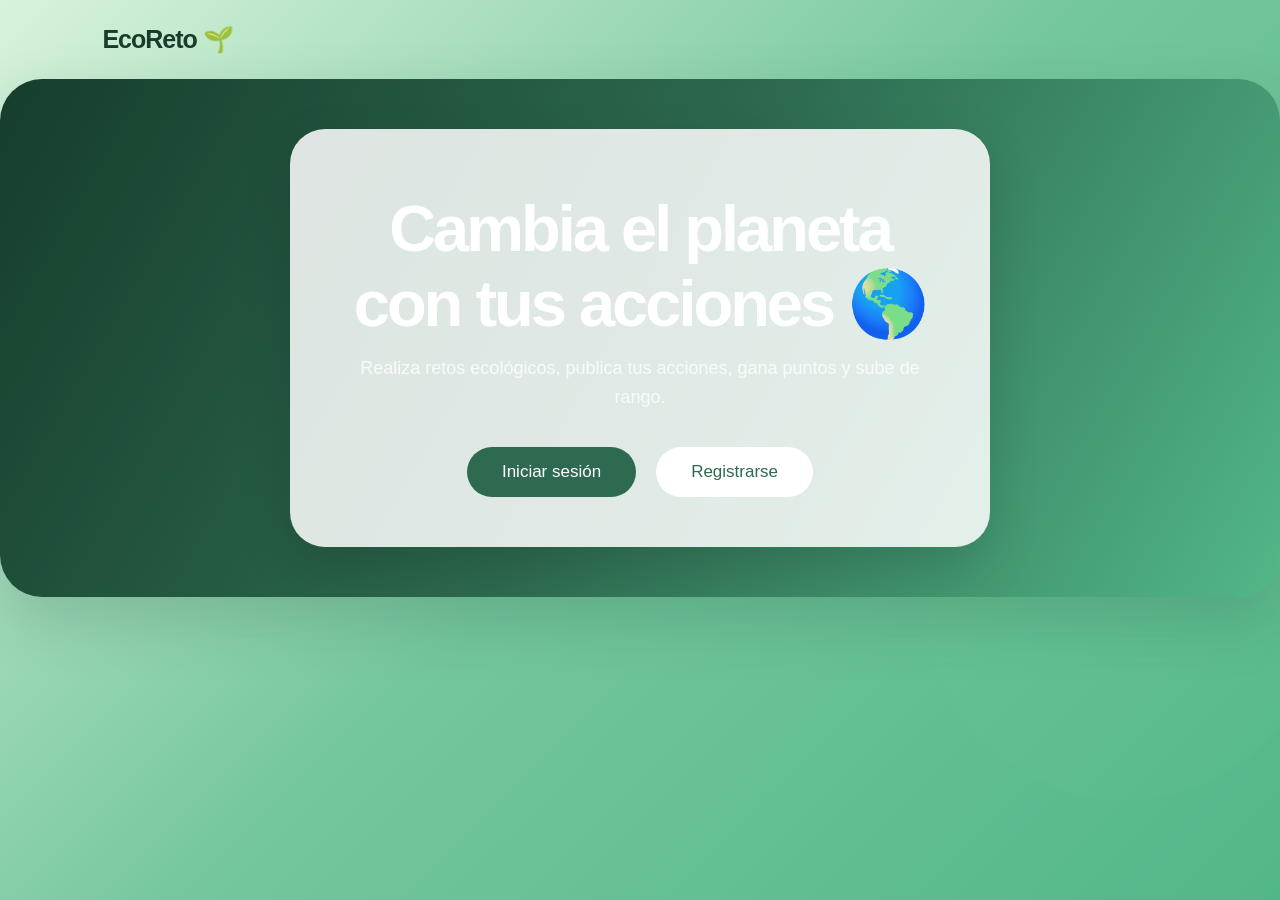
==== index.htm @ 01b0112a "Initial commit" ====
<!DOCTYPE html>
<html lang="es">

<head>

    <meta charset="UTF-8">
    <meta name="viewport" content="width=device-width, initial-scale=1.0">

    <title>EcoReto</title>

    <link rel="stylesheet" href="css/style.css">

</head>

<body class="inicio">

<header class="portada-menu">


    <div class="logo">
        EcoReto 🌱
    </div>


</header>

<main class="hero">

    <div class="hero-card">

        <h1>
            Cambia el planeta con tus acciones 🌎
        </h1>

        <p>
            Realiza retos ecológicos, publica tus acciones,
            gana puntos y sube de rango.
        </p>

        <div class="botones">

            <a href="pages/login.html">

                <button>
                    Iniciar sesión
                </button>

            </a>

            <a href="pages/registro.html">

                <button class="secundario">

                    Registrarse

                </button>

            </a>

        </div>

    </div>

</main>

</body>

</html>
---- css/style.css ----
* {

    margin:0;

    padding:0;

    box-sizing:border-box;

    font-family:"Segoe UI", sans-serif;

}



body {

    min-height:100vh;

    color:#1b4332;

}



a {

    text-decoration:none;

}



button {

    border:none;

    cursor:pointer;

    padding:15px 35px;

    border-radius:30px;

    background:#2d6a4f;

    color:white;

    font-size:17px;

    transition:.3s;

}



button:hover {

    transform:translateY(-3px);

    background:#40916c;

}





.inicio {


    background:

    linear-gradient(

        135deg,

        #d8f3dc,

        #74c69d,

        #52b788

    );


}



.portada-menu {


    padding:25px 8%;


}



.logo {


    font-size:32px;

    font-weight:800;


}



.hero {


    min-height:calc(100vh - 90px);

    display:flex;

    justify-content:center;

    align-items:center;


}



.hero-card {


    width:700px;

    padding:50px;


    background:rgba(255,255,255,.85);


    border-radius:35px;


    text-align:center;


    box-shadow:

    0 20px 50px rgba(0,0,0,.15);


}



.hero-card h1 {


    font-size:50px;

    margin-bottom:20px;


}



.hero-card p {


    font-size:20px;

    margin-bottom:35px;


}



.botones {


    display:flex;

    justify-content:center;

    gap:20px;


}



.secundario {


    background:white;

    color:#2d6a4f;


}





.login {


    background:

    linear-gradient(

        135deg,

        #caf0f8,

        #48cae4

    );


}



.registro {


    background:

    linear-gradient(

        135deg,

        #d8f3dc,

        #52b788

    );


}



.contenedor-formulario {


    min-height:100vh;


    display:flex;

    justify-content:center;

    align-items:center;


}



.tarjeta-login,

.tarjeta-registro {


    width:400px;


    padding:40px;


    background:white;


    border-radius:30px;


    text-align:center;


    box-shadow:

    0 15px 40px rgba(0,0,0,.15);


}



.tarjeta-login input,

.tarjeta-registro input {


    width:100%;


    padding:15px;


    margin:10px 0;


    border-radius:15px;


    border:1px solid #ccc;


}




/* =========================
   APLICACIÓN PRINCIPAL
========================= */


.app {


    background:

    linear-gradient(

        135deg,

        #b7e4c7,

        #95d5b2

    );


}



.menu {


    display:flex;


    justify-content:space-between;


    align-items:center;


    padding:20px 5%;


    background:white;


    box-shadow:

    0 5px 20px rgba(0,0,0,.1);


}



.menu nav {


    display:flex;

    gap:15px;


}



.menu button {


    padding:10px 18px;

    font-size:14px;


}



#contenido {


    min-height:80vh;


    display:flex;


    flex-direction:column;


    justify-content:center;


    align-items:center;


    text-align:center;


    padding:40px;


}




/* =========================
   PERFIL
========================= */


.tarjeta-perfil {


    width:420px;

    padding:40px;

    background:white;

    border-radius:30px;

    text-align:center;

    box-shadow:

    0 15px 40px rgba(0,0,0,.15);


}


/* DECORACIONES DENTRO DE TARJETAS */

.tarjeta-login,
.tarjeta-registro {

    position:relative;

    overflow:hidden;

}



.tarjeta-login::before {

    content:"💧   🌊   🐟   🌱   💧";

    position:absolute;

    inset:0;

    display:flex;

    justify-content:center;

    align-items:center;

    font-size:60px;

    line-height:100px;

    opacity:0.08;

    pointer-events:none;

}



.tarjeta-registro::before {

    content:"🌿   🌸   🦋   🍃   🌱   🌺";

    position:absolute;

    inset:0;

    display:flex;

    justify-content:center;

    align-items:center;

    font-size:60px;

    opacity:0.10;

    pointer-events:none;

}



.tarjeta-login h1,
.tarjeta-login p,
.tarjeta-login input,
.tarjeta-login button,
.tarjeta-login a,
.tarjeta-registro h1,
.tarjeta-registro p,
.tarjeta-registro input,
.tarjeta-registro button,
.tarjeta-registro a {

    position:relative;

    z-index:2;

}


/* APP MEJORADA */


.tarjeta-app {

    width:900px;

    max-width:90%;

    background:white;

    padding:50px;

    border-radius:35px;

    text-align:center;

    box-shadow:

    0 20px 50px rgba(0,0,0,.15);

}



.tarjetas {

    display:flex;

    justify-content:center;

    gap:25px;

    margin-top:40px;

}



.tarjeta {

    width:220px;

    padding:25px;

    background:#f1faee;

    border-radius:25px;

}



.tarjeta h3 {

    margin:15px 0;

}


hr{

    width:80%;

    margin:25px auto;

    border:1px solid #d8f3dc;

}


/* NUEVA INTERFAZ APP */


.dashboard{

width:90%;

max-width:1100px;

margin:auto;

padding:40px;


}



.bienvenida{

background:linear-gradient(
135deg,
#40916c,
#95d5b2
);


color:white;

padding:35px;

border-radius:30px;

}



.estadisticas{

display:flex;

justify-content:center;

gap:25px;

margin-top:30px;

flex-wrap:wrap;


}



.stat{

background:white;

width:220px;

padding:25px;

border-radius:25px;

text-align:center;


box-shadow:
0 10px 30px rgba(0,0,0,.12);


transition:.3s;


}



.stat:hover{

transform:translateY(-8px);

}



.retosInicio{

margin-top:40px;


}



.retosCards{


display:flex;

justify-content:center;

gap:20px;

flex-wrap:wrap;


}



.retosCards div{


background:white;

padding:30px;

border-radius:25px;

width:220px;

font-size:20px;

text-align:center;


box-shadow:
0 10px 25px rgba(0,0,0,.1);


}


body {

    margin:0;

    font-family:'Poppins', sans-serif;

    background:
    linear-gradient(
        135deg,
        #d8f3dc,
        #b7e4c7,
        #95d5b2
    );

    min-height:100vh;

    overflow-x:hidden;

}



/* formas decorativas */

body::before {

    content:"";

    position:fixed;

    width:350px;

    height:350px;

    background:#52b788;

    border-radius:50%;

    top:-120px;

    left:-120px;

    opacity:.25;

    z-index:-1;

}



body::after {

    content:"";

    position:fixed;

    width:400px;

    height:400px;

    background:#74c69d;

    border-radius:50%;

    bottom:-150px;

    right:-150px;

    opacity:.25;

    z-index:-1;

}




.dashboard {

    width:90%;

    max-width:1200px;

    margin:auto;

}



/* bienvenida estilo app */


.bienvenida {


    background:

    linear-gradient(
        120deg,
        #1b4332,
        #40916c
    );


    color:white;

    border-radius:40px;

    padding:45px;

    position:relative;

    overflow:hidden;


}



/* círculo dentro */


.bienvenida::after {


    content:"🌱";


    position:absolute;

    right:40px;

    bottom:20px;

    font-size:90px;

    opacity:.4;


}





.estadisticas {


    margin-top:35px;

}



.stat {


    background:

    rgba(255,255,255,.65);


    backdrop-filter:blur(10px);


    border:1px solid rgba(255,255,255,.5);


    border-radius:35px;


    transition:.3s;


}



.stat:hover {


    transform:scale(1.05)
    rotate(1deg);


}



/* retos */


.retosCards div {


    background:

    linear-gradient(
        145deg,
        #ffffff,
        #d8f3dc
    );


    border-radius:35px;


    transition:.3s;


}



.retosCards div:hover {


    transform:translateY(-12px);


    box-shadow:
    0 20px 40px rgba(0,0,0,.15);


}


/* =================================
   ECORRETO - NUEVA INTERFAZ
================================= */


* {
    box-sizing: border-box;
}


body {

    margin: 0;

    font-family:
        Arial,
        sans-serif;

    background:

        radial-gradient(
            circle at 10% 10%,
            rgba(82, 183, 136, .25),
            transparent 30%
        ),

        radial-gradient(
            circle at 90% 80%,
            rgba(64, 145, 108, .20),
            transparent 30%
        ),

        #eef8f1;

    color: #183b2a;

    min-height: 100vh;

    overflow-x: hidden;

}



/* DECORACIÓN DEL FONDO */


body::before {

    content: "🍃";

    position: fixed;

    font-size: 170px;

    left: -45px;

    top: 180px;

    opacity: .08;

    transform: rotate(-25deg);

    pointer-events: none;

}


body::after {

    content: "🌿";

    position: fixed;

    font-size: 190px;

    right: -45px;

    bottom: 100px;

    opacity: .08;

    transform: rotate(25deg);

    pointer-events: none;

}



/* BARRA SUPERIOR */


.barra {

    height: 78px;

    padding:
        0 5%;

    display: flex;

    align-items: center;

    justify-content: space-between;

    background: rgba(
        255,
        255,
        255,
        .78
    );

    backdrop-filter: blur(15px);

    border-bottom:
        1px solid
        rgba(27, 67, 50, .08);

    position: sticky;

    top: 0;

    z-index: 20;

}


.logo {

    font-size: 25px;

    font-weight: 900;

    letter-spacing: -1px;

}


.logo span {

    color: #2d6a4f;

}


.barra nav {

    display: flex;

    gap: 5px;

}


.barra nav button,
.pie button {

    border: none;

    background: transparent;

    padding:
        10px 14px;

    border-radius: 12px;

    color: #456b57;

    font-weight: 600;

    cursor: pointer;

    transition: .2s;

}


.barra nav button:hover,
.pie button:hover {

    background: #d8f3dc;

    color: #1b4332;

}


.botonPerfil {

    border: none;

    background: #1b4332;

    color: white;

    padding:
        10px 16px;

    border-radius: 30px;

    cursor: pointer;

    display: flex;

    gap: 8px;

    align-items: center;

    font-weight: 600;

}



/* CONTENIDO */


.dashboard {

    width: 90%;

    max-width: 1180px;

    margin: auto;

    padding:
        38px 0 70px;

}



/* HERO */


.hero {

    min-height: 330px;

    border-radius: 42px;

    padding: 50px;

    position: relative;

    overflow: hidden;

    display: flex;

    align-items: center;

    background:

        linear-gradient(
            120deg,
            #163d2b,
            #2d6a4f,
            #52b788
        );

    color: white;

    box-shadow:
        0 25px 60px
        rgba(27, 67, 50, .18);

}


.heroTexto {

    position: relative;

    z-index: 2;

    max-width: 600px;

}


.etiqueta {

    font-size: 12px;

    letter-spacing: 2px;

    font-weight: 800;

    opacity: .75;

}


.hero h1 {

    font-size:
        clamp(38px, 6vw, 65px);

    margin:
        12px 0;

    letter-spacing: -3px;

}


.hero p {

    font-size: 18px;

    opacity: .82;

    line-height: 1.6;

}


.botonPrincipal {

    border: none;

    padding:
        13px 22px;

    border-radius: 18px;

    background: #d8f3dc;

    color: #1b4332;

    font-weight: 800;

    cursor: pointer;

    transition: .25s;

}


.botonPrincipal:hover {

    transform:
        translateY(-3px);

    box-shadow:
        0 10px 25px
        rgba(0,0,0,.15);

}



/* DECORACIÓN HERO */


.heroDecoracion {

    position: absolute;

    right: 5%;

    width: 330px;

    height: 300px;

}


.circuloGrande {

    position: absolute;

    width: 240px;

    height: 240px;

    border-radius: 50%;

    right: 20px;

    top: 20px;

    background:
        rgba(216, 243, 220, .16);

    display: flex;

    align-items: center;

    justify-content: center;

    font-size: 105px;

}


.hoja {

    position: absolute;

    font-size: 55px;

}


.hoja1 {

    right: 10px;

    top: 5px;

    transform: rotate(20deg);

}


.hoja2 {

    left: 10px;

    bottom: 20px;

    transform: rotate(-25deg);

}



/* TÍTULOS */


.tituloSeccion {

    margin-top: 42px;

}


.tituloSeccion span,
.tituloFila span {

    font-size: 11px;

    font-weight: 900;

    letter-spacing: 2px;

    color: #52a878;

}


.tituloSeccion h2,
.tituloFila h2 {

    margin:
        5px 0 20px;

    font-size: 28px;

}



/* ESTADÍSTICAS */


.estadisticas {

    display: grid;

    grid-template-columns:
        repeat(3, 1fr);

    gap: 18px;

}


.stat {

    min-height: 125px;

    padding: 25px;

    border-radius: 28px;

    display: flex;

    align-items: center;

    gap: 18px;

    box-shadow:
        0 12px 30px
        rgba(27, 67, 50, .08);

    transition: .25s;

}


.stat:hover {

    transform:
        translateY(-6px);

}


.stat:nth-child(1) {

    background: #fff3c4;

}


.stat:nth-child(2) {

    background: #d8f3dc;

}


.stat:nth-child(3) {

    background: #d9f0ff;

}


.iconoStat {

    width: 58px;

    height: 58px;

    border-radius: 20px;

    background:
        rgba(255,255,255,.65);

    display: flex;

    align-items: center;

    justify-content: center;

    font-size: 27px;

}


.stat small {

    display: block;

    font-weight: 800;

    font-size: 10px;

    letter-spacing: 1px;

    opacity: .6;

}


.stat strong {

    display: block;

    font-size: 25px;

    margin-top: 5px;

}



/* RETOS */


.tituloFila {

    display: flex;

    justify-content: space-between;

    align-items: end;

    margin-top: 50px;

}


.tituloFila > button {

    border: none;

    background: transparent;

    color: #2d6a4f;

    font-weight: 800;

    cursor: pointer;

}


.retosCards {

    display: grid;

    grid-template-columns:
        repeat(3, 1fr);

    gap: 20px;

}


.retoCard {

    min-height: 280px;

    padding: 28px;

    border-radius: 35px;

    position: relative;

    overflow: hidden;

    transition: .3s;

}


.retoCard:hover {

    transform:
        translateY(-8px)
        rotate(-1deg);

}


.retoCard::after {

    content: "";

    position: absolute;

    width: 150px;

    height: 150px;

    border-radius: 50%;

    right: -60px;

    bottom: -60px;

    background:
        rgba(255,255,255,.35);

}


.azul {

    background: #d9f0ff;

}


.verde {

    background: #d8f3dc;

}


.naranja {

    background: #ffe6c7;

}


.retoIcono {

    font-size: 38px;

    margin-bottom: 25px;

}


.retoCard > span {

    font-size: 10px;

    letter-spacing: 2px;

    font-weight: 900;

    opacity: .55;

}


.retoCard h3 {

    font-size: 23px;

    margin:
        8px 0;

}


.retoCard p {

    line-height: 1.5;

    opacity: .7;

}


.retoAbajo {

    position: absolute;

    bottom: 22px;

    left: 28px;

    right: 28px;

    display: flex;

    justify-content: space-between;

    align-items: center;

}


.retoAbajo b {

    color: #2d6a4f;

}


.retoAbajo button {

    width: 38px;

    height: 38px;

    border: none;

    border-radius: 50%;

    background: #1b4332;

    color: white;

    cursor: pointer;

}



/* ACTIVIDAD */


.actividad {

    margin-top: 20px;

}


.actividadLista {

    min-height: 220px;

    border-radius: 35px;

    background:
        rgba(255,255,255,.55);

    border:
        1px solid
        rgba(255,255,255,.8);

    padding: 30px;

}


.actividadVacia {

    text-align: center;

    padding: 20px;

}


.actividadVacia > div {

    font-size: 50px;

}


.actividadVacia h3 {

    margin-bottom: 5px;

}


.actividadVacia p {

    color: #6b8174;

}



/* PIE */


.pie {

    width: 90%;

    max-width: 1180px;

    margin: auto;

    padding:
        25px 0 35px;

    display: flex;

    justify-content: space-between;

    align-items: center;

    border-top:
        1px solid
        rgba(27,67,50,.1);

}


.pie strong {

    display: block;

    color: #1b4332;

}


.pie span {

    font-size: 12px;

    color: #6b8174;

}


.pieLinks {

    display: flex;

}



/* CELULAR */


@media (max-width: 850px) {


    .barra {

        height: auto;

        padding: 15px 5%;

        flex-wrap: wrap;

        gap: 12px;

    }


    .barra nav {

        order: 3;

        width: 100%;

        overflow-x: auto;

    }


    .hero {

        padding: 35px;

    }


    .heroDecoracion {

        opacity: .3;

        right: -70px;

    }


    .estadisticas,
    .retosCards {

        grid-template-columns:
            1fr;

    }


    .tituloFila {

        align-items: start;

    }


}


@media (max-width: 500px) {


    .dashboard {

        width: 94%;

    }


    .hero {

        border-radius: 30px;

        padding: 30px;

    }


    .hero h1 {

        font-size: 40px;

    }


    .botonPerfil {

        padding: 9px 12px;

    }


    .pie {

        flex-direction: column;

        gap: 15px;

        align-items: start;

    }

}


/* ==============================
   PERFIL
============================== */


.perfilPagina {

    max-width: 1100px;

    margin: 40px auto;

}


/* CABECERA */


.perfilCabecera {

    padding: 40px;

    border-radius: 40px;

    display: flex;

    align-items: center;

    gap: 25px;

    color: white;

    background:

        linear-gradient(
            120deg,
            #1b4332,
            #40916c
        );

    box-shadow:
        0 20px 50px
        rgba(27,67,50,.15);

}


.avatar {

    width: 90px;

    height: 90px;

    border-radius: 30px;

    display: flex;

    align-items: center;

    justify-content: center;

    background:
        rgba(255,255,255,.2);

    font-size: 38px;

    font-weight: 900;

}


.perfilCabecera span {

    font-size: 11px;

    letter-spacing: 2px;

    opacity: .7;

}


.perfilCabecera h1 {

    margin: 5px 0;

    font-size: 38px;

}


.perfilCabecera p {

    margin: 0;

    opacity: .7;

}



/* ESTADÍSTICAS */


.perfilStats {

    display: grid;

    grid-template-columns:
        repeat(3,1fr);

    gap: 18px;

    margin-top: 22px;

}


.perfilStats > div {

    padding: 25px;

    border-radius: 30px;

    display: grid;

    gap: 5px;

    background: white;

    box-shadow:
        0 10px 30px
        rgba(27,67,50,.08);

}


.perfilStats > div:nth-child(1) {

    background: #fff3c4;

}


.perfilStats > div:nth-child(2) {

    background: #d8f3dc;

}


.perfilStats > div:nth-child(3) {

    background: #d9f0ff;

}


.perfilStats span {

    font-size: 28px;

}


.perfilStats small {

    font-weight: 900;

    font-size: 10px;

    letter-spacing: 1px;

    opacity: .55;

}


.perfilStats strong {

    font-size: 23px;

}



/* PROGRESO */


.progresoRango {

    margin-top: 22px;

    padding: 30px;

    border-radius: 30px;

    background:
        rgba(255,255,255,.7);

}


.progresoTitulo {

    display: flex;

    justify-content: space-between;

    margin-bottom: 12px;

}


.barraProgreso {

    height: 14px;

    background: #d8e9dd;

    border-radius: 20px;

    overflow: hidden;

}


.barraProgreso div {

    height: 100%;

    border-radius: 20px;

    background:

        linear-gradient(
            90deg,
            #2d6a4f,
            #74c69d
        );

    transition: width .6s ease;

}


.progresoRango p {

    color: #6b8174;

    font-size: 13px;

}



/* PUBLICACIONES */


.tituloPerfil {

    margin-top: 45px;

}


.tituloPerfil span {

    font-size: 11px;

    font-weight: 900;

    letter-spacing: 2px;

    color: #52a878;

}


.tituloPerfil h2 {

    font-size: 28px;

    margin-top: 5px;

}


.publicacionesPerfil {

    display: grid;

    grid-template-columns:
        repeat(3,1fr);

    gap: 20px;

}


.publicacionPerfil {

    overflow: hidden;

    border-radius: 30px;

    background: white;

    box-shadow:
        0 12px 30px
        rgba(27,67,50,.1);

    transition: .25s;

}


.publicacionPerfil:hover {

    transform:
        translateY(-7px);

}


.publicacionPerfil img {

    width: 100%;

    height: 220px;

    display: block;

    object-fit: cover;

}


.infoPublicacion {

    padding: 20px;

}


.infoPublicacion h3 {

    margin: 0 0 8px;

}


.infoPublicacion p {

    color: #718479;

    font-size: 13px;

}


.infoPublicacion strong {

    color: #2d6a4f;

}



/* SIN PUBLICACIONES */


.sinPublicaciones {

    grid-column: 1 / -1;

    text-align: center;

    padding: 60px;

    border-radius: 30px;

    background:
        rgba(255,255,255,.6);

}


.sinPublicaciones:first-line {

    font-size: 50px;

}


.perfilAviso {

    text-align: center;

    padding: 80px 20px;

}



/* MÓVIL */


@media (max-width: 800px) {

    .perfilStats,
    .publicacionesPerfil {

        grid-template-columns: 1fr;

    }


    .perfilCabecera {

        padding: 30px;

    }


    .perfilCabecera h1 {

        font-size: 28px;

    }

}


/* ==========================
   PAGINAS INTERNAS
========================== */


.paginaInterna {

    max-width: 1050px;

    margin: 45px auto;

    padding: 20px;

}


.paginaInterna > h1 {

    font-size: 48px;

    margin: 8px 0;

}


.paginaInterna > p {

    max-width: 650px;

    color: #668072;

    line-height: 1.6;

}



/* RETOS */


.retosGrandes {

    margin-top: 35px;

    display: grid;

    gap: 20px;

}


.retoGrande {

    min-height: 180px;

    padding: 30px;

    border-radius: 35px;

    display: flex;

    align-items: center;

    gap: 30px;

    background:
        linear-gradient(
            120deg,
            #d8f3dc,
            #ffffff
        );

    box-shadow:
        0 15px 35px
        rgba(27,67,50,.08);

    transition: .3s;

}


.retoGrande:nth-child(2) {

    background:
        linear-gradient(
            120deg,
            #d9f0ff,
            #ffffff
        );

}


.retoGrande:nth-child(3) {

    background:
        linear-gradient(
            120deg,
            #ffe6c7,
            #ffffff
        );

}


.retoGrande:hover {

    transform:
        translateX(8px);

}


.retoIconoGrande {

    width: 90px;

    height: 90px;

    border-radius: 30px;

    display: flex;

    align-items: center;

    justify-content: center;

    background:
        rgba(255,255,255,.7);

    font-size: 45px;

}


.retoGrande span {

    font-size: 11px;

    font-weight: 900;

    letter-spacing: 2px;

    color: #52a878;

}



/* RANKING */


.rankingPrincipal {

    margin-top: 35px;

    padding: 50px;

    border-radius: 40px;

    text-align: center;

    background:
        linear-gradient(
            135deg,
            #fff3c4,
            #ffe6c7
        );

}


.puestoGrande {

    font-size: 90px;

}


.rankingPrincipal h2 {

    font-size: 32px;

}


.rankingPrincipal strong {

    color: #876b19;

    font-size: 20px;

}


.rankingAviso {

    margin-top: 20px;

    padding: 25px;

    border-radius: 25px;

    background: #d8f3dc;

    display: flex;

    gap: 15px;

    align-items: center;

}



/* RANGOS */


.rangosLista {

    margin-top: 35px;

    display: grid;

    gap: 15px;

}


.rangoCard {

    padding: 22px;

    border-radius: 25px;

    display: flex;

    align-items: center;

    gap: 20px;

    background:
        rgba(255,255,255,.6);

    border:
        2px solid
        transparent;

}


.rangoCard.conseguido {

    background: #d8f3dc;

    border-color: #95d5b2;

}


.rangoIcono {

    font-size: 35px;

}


.rangoCard h3 {

    margin: 0;

}


.rangoCard p {

    margin: 5px 0 0;

    color: #718479;

}


.rangoCard > strong {

    margin-left: auto;

    font-size: 22px;

}



/* INFO NOSOTROS */


.infoGrande {

    margin-top: 35px;

    padding: 45px;

    border-radius: 40px;

    background:
        linear-gradient(
            135deg,
            #1b4332,
            #40916c
        );

    color: white;

}


.infoGrande:first-letter {

    font-size: 50px;

}


@media (max-width: 650px) {

    .paginaInterna > h1 {

        font-size: 38px;

    }


    .retoGrande {

        flex-direction: column;

        align-items: flex-start;

    }


    .rankingPrincipal {

        padding: 35px 20px;

    }

}


/* ==========================
   PUBLICAR NUEVO
========================== */


.publicarNueva {

    max-width: 900px;

}


.publicarTarjeta {

    margin-top: 35px;

    padding: 35px;

    border-radius: 35px;

    background:
        linear-gradient(
            135deg,
            #ffffff,
            #e8f8ed
        );

    box-shadow:
        0 20px 50px
        rgba(27,67,50,.10);

}


.campoPublicar {

    margin-bottom: 28px;

}


.campoPublicar label:first-child {

    display: block;

    margin-bottom: 10px;

    font-weight: 800;

    color: #315c45;

}


.campoPublicar select {

    width: 100%;

    padding: 17px 20px;

    border: 2px solid #d7eee0;

    border-radius: 18px;

    background: #f7fcf8;

    font-size: 16px;

    color: #315c45;

    outline: none;

}


.subirFoto {

    min-height: 180px;

    border: 2px dashed #8bcba6;

    border-radius: 25px;

    background:
        linear-gradient(
            135deg,
            #f4fcf6,
            #e2f6e9
        );

    display: flex;

    flex-direction: column;

    align-items: center;

    justify-content: center;

    gap: 8px;

    cursor: pointer;

    transition: .25s;

}


.subirFoto:hover {

    transform: translateY(-3px);

    border-color: #40916c;

    background: #e0f4e7;

}


.iconoCamara {

    width: 65px;

    height: 65px;

    border-radius: 22px;

    display: flex;

    align-items: center;

    justify-content: center;

    background: white;

    font-size: 30px;

    box-shadow:
        0 8px 20px
        rgba(27,67,50,.08);

}


.subirFoto strong {

    color: #2d6a4f;

    font-size: 17px;

}


.subirFoto span {

    color: #789083;

    font-size: 13px;

}


.botonPublicarNuevo {

    width: 100%;

    padding: 18px;

    border: none;

    border-radius: 20px;

    background:
        linear-gradient(
            90deg,
            #2d6a4f,
            #52a878
        );

    color: white;

    font-size: 17px;

    font-weight: 900;

    cursor: pointer;

    transition: .25s;

}


.botonPublicarNuevo:hover {

    transform: translateY(-3px);

    box-shadow:
        0 12px 25px
        rgba(45,106,79,.2);

}


.retoTexto {

    flex: 1;

}


.retoTexto span {

    font-size: 10px;

    font-weight: 900;

    letter-spacing: 2px;

}


.retoTexto h2 {

    margin: 8px 0;

    font-size: 27px;

}


.retoTexto p {

    max-width: 600px;

    line-height: 1.6;

    color: #63786d;

}


.retoTexto strong {

    display: inline-block;

    margin-top: 8px;

    color: #2d6a4f;

}


.retoAzul {

    background:
        linear-gradient(
            120deg,
            #d9f0ff,
            #ffffff
        );

}


.retoVerde {

    background:
        linear-gradient(
            120deg,
            #d8f3dc,
            #ffffff
        );

}


.retoNaranja {

    background:
        linear-gradient(
            120deg,
            #ffe4c1,
            #ffffff
        );

}


.retoAmarillo {

    background:
        linear-gradient(
            120deg,
            #fff3c4,
            #ffffff
        );

}


#menuPrincipal button {

    border: none;

    background: transparent;

    padding: 14px 18px;

    border-radius: 18px;

    color: #456b58;

    font-size: 17px;

    cursor: pointer;

    transition: .25s;

}


#menuPrincipal button:hover {

    background: #edf8f0;

    transform: translateY(-2px);

}


#menuPrincipal button.menuActivo {

    background:
        linear-gradient(
            135deg,
            #d8f3dc,
            #c8edd3
        );

    color: #174d35;

    font-weight: 900;

    box-shadow:
        0 5px 15px
        rgba(45,106,79,.08);

}


.retoSemana {

    align-items: center;

}


.botonReto {

    margin-top: 18px;

    border: none;

    padding: 13px 22px;

    border-radius: 16px;

    background: #1b4332;

    color: white;

    font-weight: 800;

    cursor: pointer;

    transition: .25s;

}


.botonReto:hover {

    transform: translateY(-2px);

    background: #2d6a4f;

}


.retoCompletado {

    display: inline-block;

    margin-top: 18px;

    padding: 12px 18px;

    border-radius: 15px;

    background: #d8f3dc;

    color: #2d6a4f;

    font-weight: 900;

}


.evidenciaPagina {

    max-width: 800px;

}


.evidenciaTarjeta {

    margin-top: 30px;

    padding: 40px;

    border-radius: 35px;

    background:
        linear-gradient(
            135deg,
            #ffffff,
            #e8f8ed
        );

    text-align: center;

    box-shadow:
        0 20px 50px
        rgba(27,67,50,.10);

}


.evidenciaIcono {

    font-size: 60px;

}


.botonVolver {

    display: block;

    margin: 15px auto 0;

    padding: 12px 20px;

    border: none;

    border-radius: 15px;

    background: #edf5ef;

    color: #315c45;

    font-weight: 700;

    cursor: pointer;

}

/* Tarjeta principal donde se muestra el rango actual del usuario */
.tarjeta-rango-destacada {
  background: linear-gradient(135deg, #ff7e5f, #feb47b); /* Tono salmón/zapote animado */
  color: #ffffff;
  padding: 2.5rem 2rem;
  border-radius: 20px;
  box-shadow: 0 12px 25px rgba(255, 126, 95, 0.35);
  transform: scale(1.02);
  margin-bottom: 2rem;
  text-align: center;
  border: 2px solid rgba(255, 255, 255, 0.3);
  transition: transform 0.3s ease, box-shadow 0.3s ease;
}

.tarjeta-rango-destacada:hover {
  transform: scale(1.03);
  box-shadow: 0 15px 30px rgba(255, 126, 95, 0.45);
}

/* Lista general de rangos */
.contenedor-lista-rangos {
  display: flex;
  flex-direction: column;
  gap: 1rem;
}

/* Estado normal de las tarjetas de la guía */
.tarjeta-rango-item {
  position: relative;
  display: flex;
  justify-content: space-between;
  align-items: center;
  background-color: #ffffff;
  padding: 1.2rem 1.5rem;
  border-radius: 14px;
  border: 1px solid #e2e8f0;
  transition: all 0.3s ease;
}

/* Estilo súper destacado cuando esa tarjeta coincide con el rango actual */
.tarjeta-rango-item.rango-activo {
  background: linear-gradient(135deg, #fff3ee, #ffe5dc);
  border: 2px solid #ff7e5f;
  transform: scale(1.05); /* Se hace visiblemente más grande que las demás */
  box-shadow: 0 8px 20px rgba(255, 126, 95, 0.25);
  z-index: 2;
  margin: 0.5rem 0;
}

/* Etiqueta flotante dentro de la tarjeta activa */
.badge-tu-rango {
  position: absolute;
  top: -10px;
  right: 20px;
  background-color: #ff7e5f;
  color: #ffffff;
  font-size: 0.75rem;
  font-weight: bold;
  padding: 4px 10px;
  border-radius: 20px;
  text-transform: uppercase;
  letter-spacing: 0.5px;
  box-shadow: 0 2px 5px rgba(0,0,0,0.15);
}

/* Espaciado para la cuadrícula de rangos */
.grid-rangos {
    display: flex;
    flex-direction: column;
    gap: 16px; /* Ajusta este valor si deseas más o menos espacio */
    margin-top: 20px;
}

.rango-ecoreto {
    background: linear-gradient(135deg, #e8f8f5 0%, #d1f2eb 100%);
    border-left: 6px solid #117a65;
    border: 1.5px solid #a3e4d7;
    box-shadow: 0 4px 12px rgba(17, 122, 101, 0.15);
}

.tarjetaPrincipalActual {
    transform: scale(1.12); /* Hace la tarjeta un 10% más grande */
    margin-bottom: 30px !important;
    margin-top: 15px !important;
    transition: transform 0.2s ease;
    }

    /* Formularios */
.formulario-publicar {
    display: flex;
    flex-direction: column;
    gap: 15px;
    max-width: 500px;
    margin: 20px auto;
}

.campo-form {
    display: flex;
    flex-direction: column;
    gap: 5px;
    text-align: left;
}

.campo-form input, .campo-form textarea {
    padding: 10px;
    border-radius: 8px;
    border: 1px solid #ccc;
}

/* Grid de Retos */
.grid-retos {
    display: flex;
    flex-direction: column;
    gap: 15px;
    margin-top: 20px;
}

.tarjeta-reto {
    background: #ffffff;
    padding: 18px;
    border-radius: 14px;
    display: flex;
    align-items: center;
    gap: 15px;
    box-shadow: 0 4px 10px rgba(0,0,0,0.05);
}

.icono-reto { font-size: 2rem; }
.info-reto { flex: 1; text-align: left; }
.puntos-badge { background: #e8f5e9; color: #2e7d32; padding: 4px 8px; border-radius: 6px; font-weight: bold; }

/* Perfil */
.encabezado-perfil { text-align: center; margin-bottom: 20px; }
.avatar-perfil { font-size: 4rem; }
.resumen-perfil { display: flex; gap: 15px; justify-content: center; }
.caja-perfil { background: #fff; padding: 15px 30px; border-radius: 12px; text-align: center; }
.btn-peligro { background-color: #e74c3c; color: white; border: none; padding: 10px 20px; border-radius: 8px; cursor: pointer; }

/* Retos Desactivados */
.reto-desactivado {
    opacity: 0.6;
    background-color: #f0f0f0 !important;
}

.btn-bloqueado {
    background-color: #a0a0a0;
    color: #ffffff;
    border: none;
    padding: 8px 16px;
    border-radius: 8px;
    cursor: not-allowed;
}

/* Centrado del contenedor principal de la página interna */
.paginaInterna {
    max-width: 800px;
    margin: 0 auto;
    padding: 20px;
    text-align: center;
}

/* Centrar las tarjetas de Puntos, Rango y Acciones */
.grid-progreso, 
.contenedor-tarjetas-usuario {
    display: flex;
    justify-content: center; /* Alinea al centro exacto */
    align-items: center;
    gap: 20px;
    max-width: 900px;
    margin: 25px auto; /* Centra el bloque entero horizontalmente */
    width: 100%;
}

/* UI del Formulario de Publicación */
.contenedor-publicar {
    max-width: 600px;
    margin: 20px auto;
    background: #ffffff;
    padding: 25px;
    border-radius: 16px;
    box-shadow: 0 4px 12px rgba(0,0,0,0.08);
}

.grid-opciones-accion {
    display: grid;
    grid-template-columns: repeat(auto-fit, minmax(130px, 1fr));
    gap: 12px;
    margin: 20px 0;
}

.boton-accion-rapida {
    background: #f0f7f4;
    border: 2px solid #e0e0e0;
    border-radius: 10px;
    padding: 12px 8px;
    font-size: 0.9rem;
    cursor: pointer;
    transition: all 0.2s ease;
    display: flex;
    flex-direction: column;
    align-items: center;
    gap: 6px;
}

.boton-accion-rapida:hover {
    border-color: #4caf50;
    background: #e8f5e9;
}

.boton-accion-rapida.seleccionado {
    border-color: #2e7d32;
    background: #2e7d32;
    color: #ffffff;
}

.campo-otro-texto {
    width: 100%;
    padding: 12px;
    border: 1px solid #ccc;
    border-radius: 8px;
    margin-top: 10px;
    font-family: inherit;
    box-sizing: border-box;
}

.btn-publicar-accion {
    width: 100%;
    background: #2e7d32;
    color: white;
    border: none;
    padding: 14px;
    font-size: 1rem;
    font-weight: bold;
    border-radius: 8px;
    cursor: pointer;
    margin-top: 15px;
}

.btn-publicar-accion:hover {
    background: #1b5e20;
}

/* Estilos para el Muro y Formulario de Publicación */
.card-formulario-publicar {
    display: flex;
    flex-direction: column;
    gap: 12px;
}

.input-desplegable-eco {
    width: 100%;
    padding: 12px 15px;
    border: 1px solid #ccc;
    border-radius: 8px;
    font-size: 0.95rem;
    outline: none;
    background: #fff;
    box-sizing: border-box;
}

.btn-publicar-verde {
    background-color: #2e7d32;
    color: white;
    border: none;
    padding: 12px;
    border-radius: 8px;
    font-weight: bold;
    font-size: 1rem;
    cursor: pointer;
    margin-top: 5px;
}

.btn-publicar-verde:hover {
    background-color: #1b5e20;
}

.lista-muro-publicaciones {
    display: flex;
    flex-direction: column;
    gap: 15px;
}

.tarjeta-publicacion {
    background: #ffffff;
    border-radius: 12px;
    padding: 18px;
    text-align: left;
    box-shadow: 0 4px 10px rgba(0,0,0,0.04);
    border: 1px solid #eef5f0;
}

/* Botón de carga de fotos y selector estilizado */
.contenedor-input-file {
    display: flex;
    flex-direction: column;
    align-items: center;
    gap: 8px;
    margin-top: 10px;
}

.contenedor-input-file input[type="file"] {
    display: none; /* Oculta el input por defecto feo */
}

.label-input-file {
    background: #e8f5e9;
    color: #2e7d32;
    border: 1px dashed #2e7d32;
    padding: 10px 20px;
    border-radius: 8px;
    cursor: pointer;
    font-weight: bold;
    width: 100%;
    box-sizing: border-box;
    transition: background 0.2s;
}

.label-input-file:hover {
    background: #c8e6c9;
}

.texto-archivo-nombre {
    font-size: 0.85rem;
    color: #666;
}

.imagen-post-muro {
    width: 100%;
    max-height: 250px;
    object-fit: cover;
    border-radius: 8px;
    margin-top: 10px;
}

.badget-puntos-post {
    display: inline-block;
    font-size: 0.75rem;
    background: #e8f5e9;
    color: #2e7d32;
    padding: 3px 8px;
    border-radius: 12px;
    margin-top: 8px;
    font-weight: bold;
}

.card-formulario-publicar {
    background: #ffffff;
    border-radius: 16px;
    padding: 25px;
    box-shadow: 0 4px 15px rgba(0, 0, 0, 0.06);
    border: 1px solid #e2efe6;
    display: flex;
    flex-direction: column;
    gap: 12px;
}

/* Tarjeta 1 */
.tarjeta-rango:nth-child(1) {
    background: linear-gradient(135deg, #e3f2fd 0%, #ffffff 100%);
}

/* Tarjeta 2 */
.tarjeta-rango:nth-child(2) {
    background: linear-gradient(135deg, #e8f5e9 0%, #ffffff 100%);
}

/* Tarjeta 3 */
.tarjeta-rango:nth-child(3) {
    background: linear-gradient(135deg, #fff3e0 0%, #ffffff 100%);
}

/* Tarjeta 4 */
.tarjeta-rango:nth-child(4) {
    background: linear-gradient(135deg, #f3e5f5 0%, #ffffff 100%);
}

/* Colores por cada rango */
.rango-semilla { background-color: #fce4ec !important; border-color: #f8bbd0; }
.rango-brote { background-color: #e8f5e9 !important; border-color: #c8e6c9; }
.rango-arbol { background-color: #e3f2fd !important; border-color: #bbdefb; }
.rango-bosque { background-color: #e0f2f1 !important; border-color: #b2dfdb; }
.rango-ecosistema { background-color: #fff9c4 !important; border-color: #fff59d; }
.rango-protector { background-color: #ffe0b2 !important; border-color: #ffccbc; }
.rango-Heroe { background-color: #f3e5f5 !important; border-color: #e1bee7; }
.rango-Leyenda { background-color: #ede7f6 !important; border-color: #d1c4e9; }
.rango-guardian { background-color: #ffebee !important; border-color: #ffcdd2; }
.rango-ecoreto { background-color: #e0f7fa !important; border-color: #b2ebf2; }

/* Colores para la etiqueta flotante de "TU RANGO ACTUAL" */
.badge-semilla { background-color: #d81b60 !important; }
.badge-brote { background-color: #43a047 !important; }
.badge-arbol { background-color: #1e88e5 !important; }
.badge-bosque { background-color: #00897b !important; }
.badge-ecosistema { background-color: #fbc02d !important; color: #000 !important; }
.badge-protector { background-color: #fb8c00 !important; }
.badge-Heroe { background-color: #8e24aa !important; }
.badge-Leyenda { background-color: #5e35b1 !important; }
.badge-guardian { background-color: #e53935 !important; }
.badge-ecoreto { background-color: #00acc1 !important; }

.estadisticas {
    display: flex;
    justify-content: center;
    align-items: center;
    gap: 100px;
    width: 100%;
    margin: 0 auto;
}

.tabla-estilo-fifa {
    max-width: 1200px;
    width: 100%;
    margin: 30px auto;
    background: #ffffff;
    border-radius: 16px;
    box-shadow: 0 8px 24px rgba(0, 0, 0, 0.08);
    overflow: hidden;
    border: 1px solid #e2e8f0;
}

.cabecera-tabla {
    display: grid;
    grid-template-columns: 120px 1.5fr 2fr 150px;
    background: #1b4332;
    color: #ffffff;
    font-weight: bold;
    padding: 22px 35px;
    font-size: 1.05rem;
    letter-spacing: 0.5px;
}

@keyframes animacionPodio {
    0% { background-position: 0% 50%; }
    50% { background-position: 100% 50%; }
    100% { background-position: 0% 50%; }
}

@keyframes animacionTop10 {
    0% { background-position: 0% 50%; }
    50% { background-position: 100% 50%; }
    100% { background-position: 0% 50%; }
}

@keyframes animacionNormal {
    0% { background-position: 0% 50%; }
    50% { background-position: 100% 50%; }
    100% { background-position: 0% 50%; }
}

.cuerpo-tabla {
    display: flex;
    flex-direction: column;
}

.fila-tabla-ranking {
    display: grid;
    grid-template-columns: 120px 1.5fr 2fr 150px;
    align-items: center;
    padding: 24px 35px;
    border-bottom: 1px solid rgba(0, 0, 0, 0.05);
    transition: transform 0.2s ease, box-shadow 0.2s ease;
}

/* 1. TOP 3 (Puestos 1 al 3) */
.fila-tabla-ranking.fila-podio {
    background: linear-gradient(270deg, #fed7aa, #fef08a, #ffedd5, #fde047);
    background-size: 300% 300%;
    animation: animacionPodio 6s ease infinite;
}

/* 2. TOP 10 (Puestos 4 al 10) */
.fila-tabla-ranking.fila-top10 {
    background: linear-gradient(270deg, #a7f3d0, #99f6e4, #d1fae5, #ccfbf1);
    background-size: 300% 300%;
    animation: animacionTop10 8s ease infinite;
}

/* 3. RESTO (Puestos 11 en adelante) */
.fila-tabla-ranking.fila-normal {
    background: linear-gradient(270deg, #f1f5f9, #e2e8f0, #f8fafc);
    background-size: 300% 300%;
    animation: animacionNormal 12s ease infinite;
}

/* Fila del usuario actual: resaltar lateralmente sin alterar el fondo de podio/top 10/normal */
.fila-tabla-ranking.fila-mio {
    box-shadow: inset 7px 0 0 rgba(27, 67, 50, 0.95);
}

.fila-tabla-ranking:hover {
    transform: translateY(-2px);
    box-shadow: 0 4px 12px rgba(0, 0, 0, 0.05);
    z-index: 2;
}

.col-rk {
    font-weight: bold;
    color: #1e293b;
    font-size: 1.25rem;
}

.col-usuario {
    color: #0f172a;
    font-size: 1.2rem;
}

.col-rango {
    color: #334155;
    font-size: 1.1rem;
    white-space: nowrap;
}

.badge-rango {
    background: rgba(255, 255, 255, 0.7);
    padding: 8px 16px;
    border-radius: 20px;
    font-weight: 500;
    border: 1px solid rgba(0,0,0,0.08);
    display: inline-block;
}

.col-puntos {
    font-weight: 600;
    color: #1d4ed8;
    text-align: right;
    padding-right: 10px;
    font-size: 1.2rem;
}
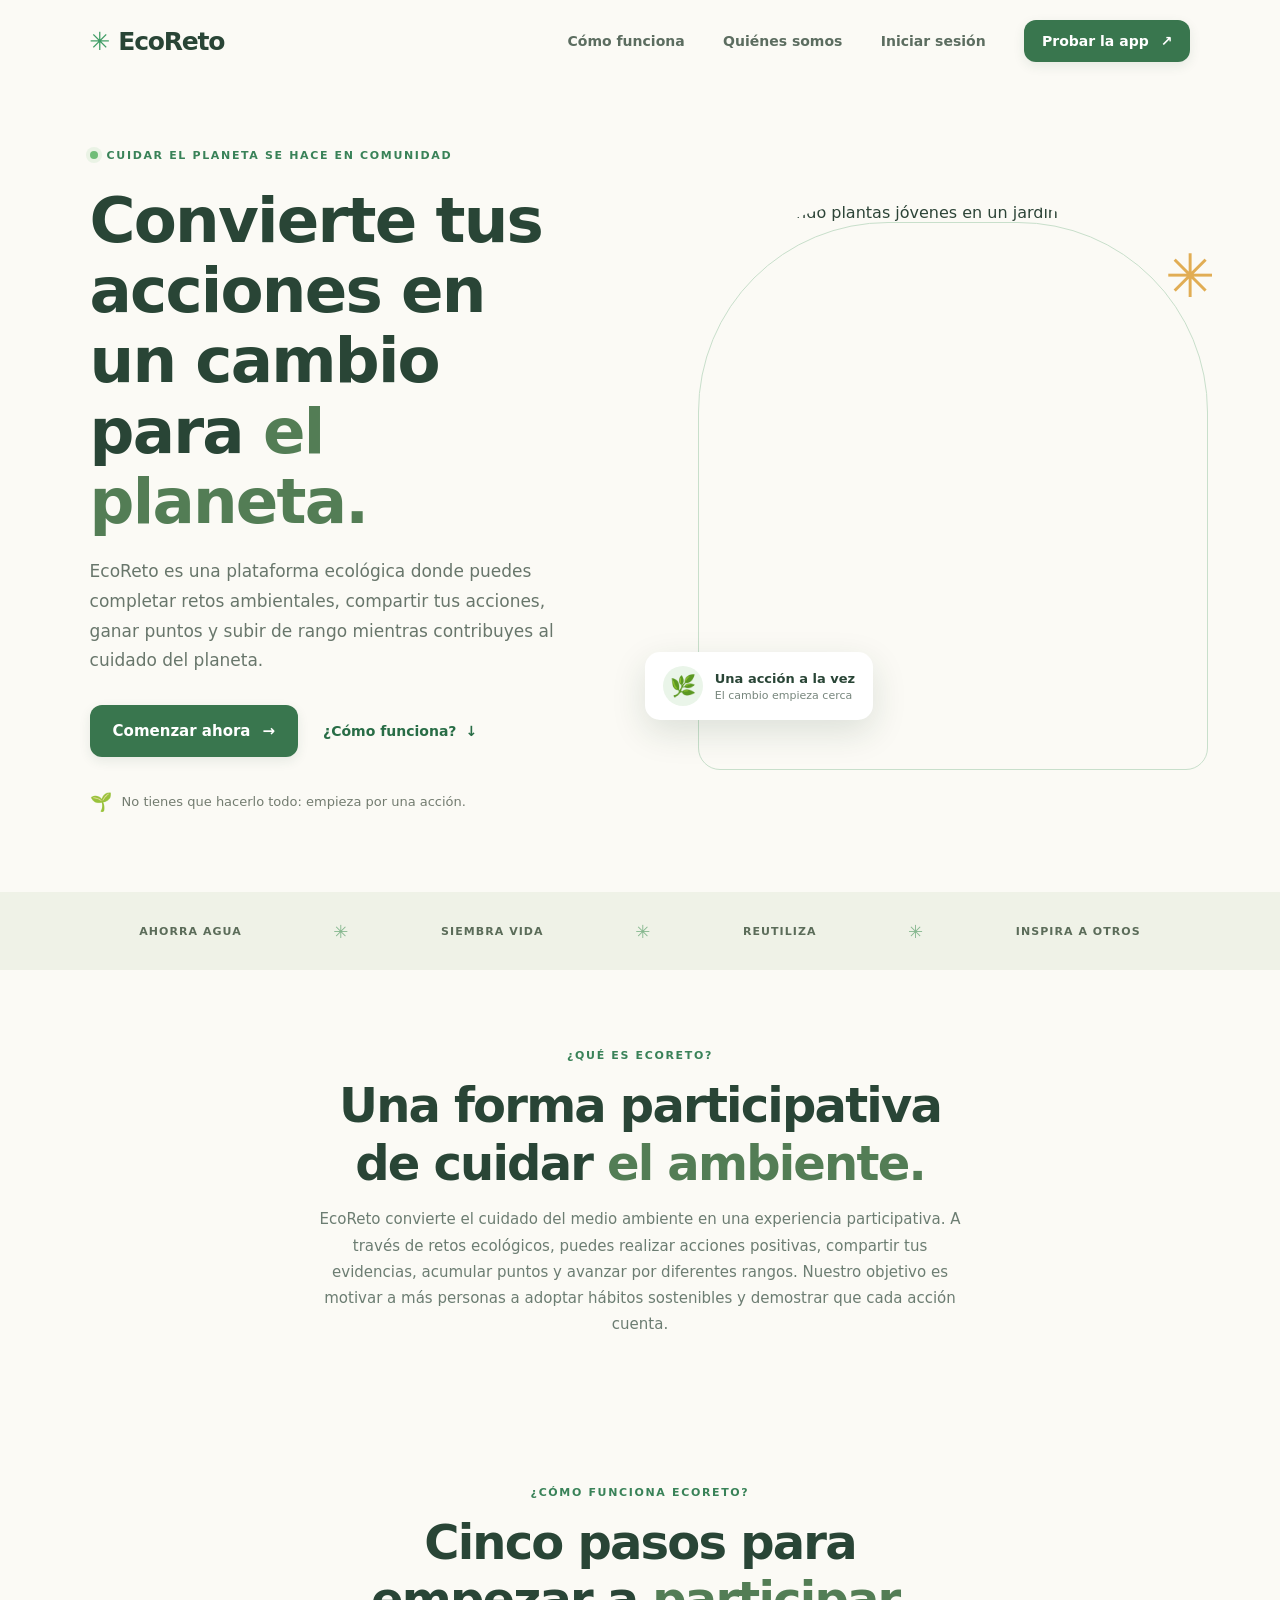
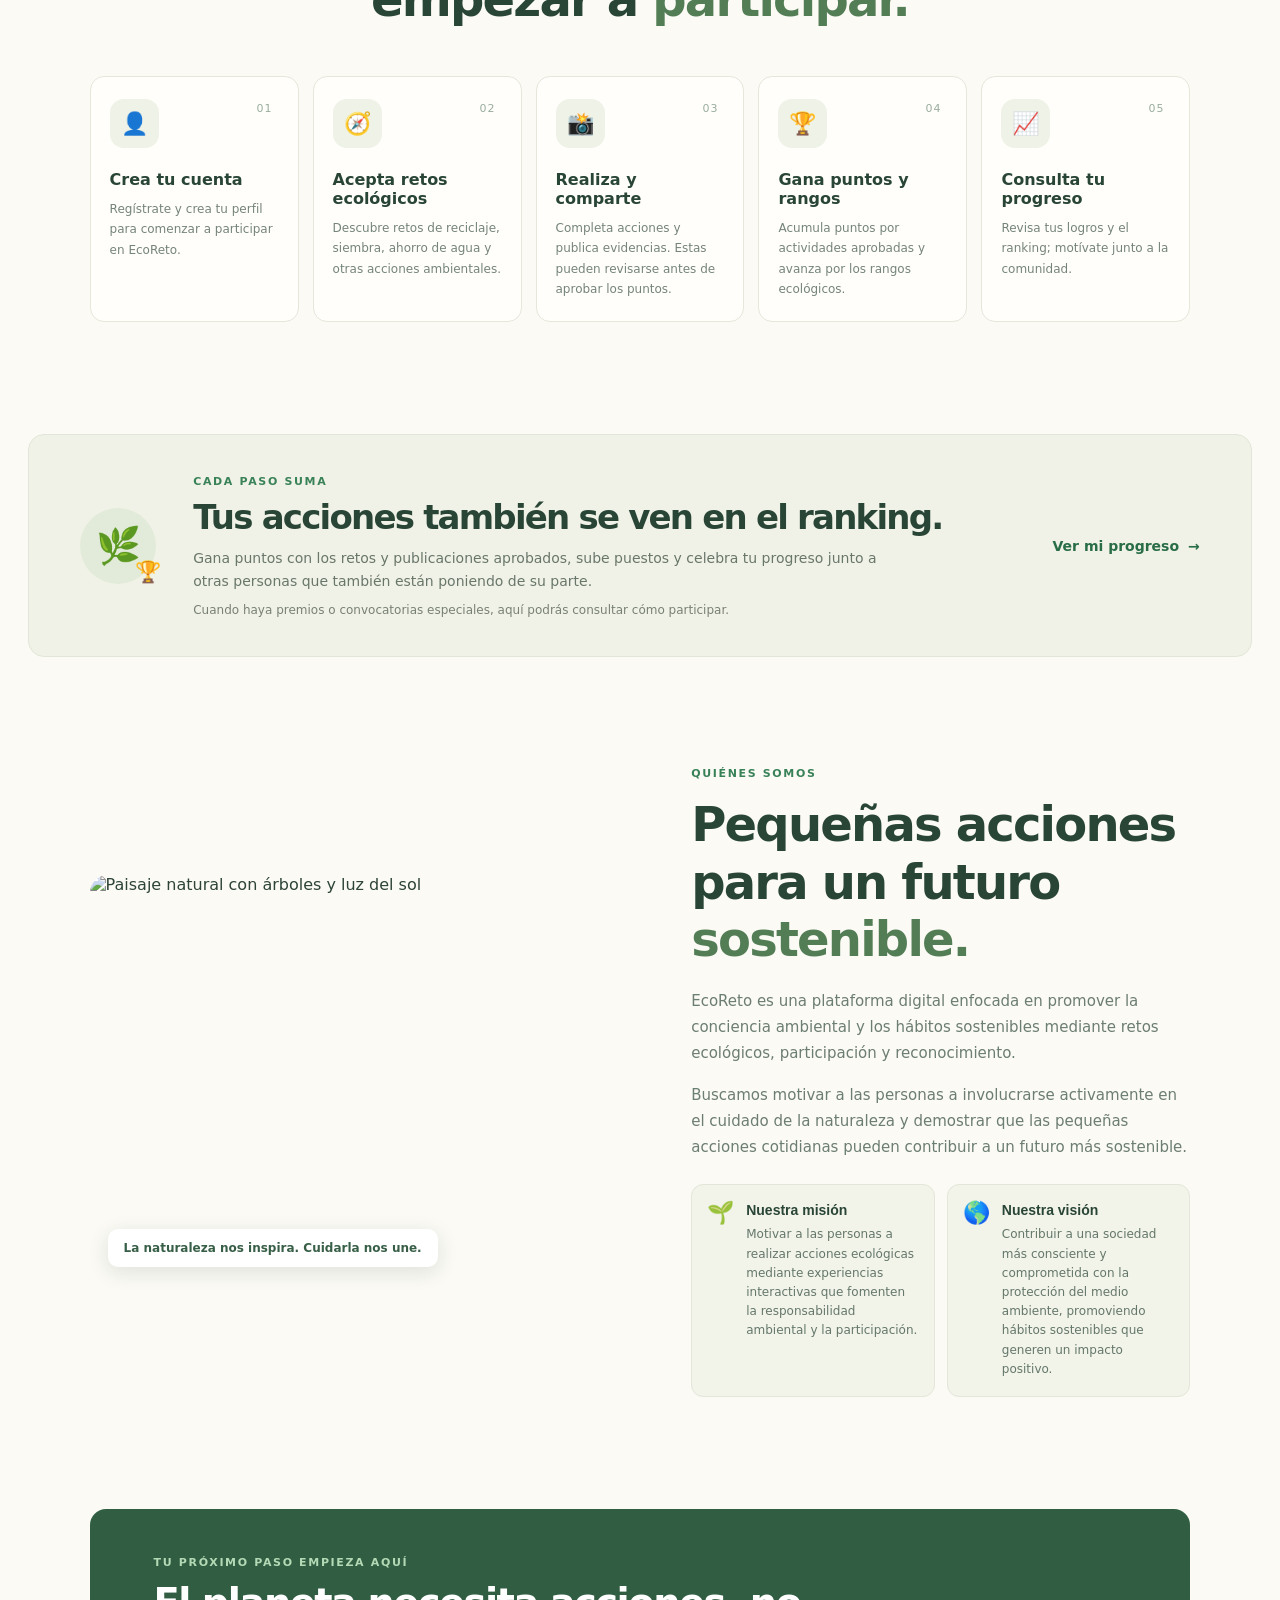
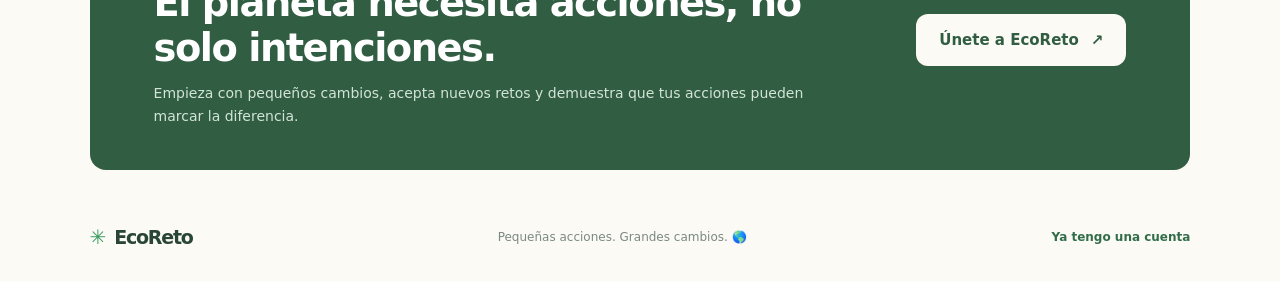
==== commit 6aff2be2: "web inicial" ====
--- a/index.htm
+++ b/index.htm
@@ -1,68 +1,104 @@
 <!DOCTYPE html>
 <html lang="es">
-
 <head>
-
     <meta charset="UTF-8">
     <meta name="viewport" content="width=device-width, initial-scale=1.0">
+    <meta name="theme-color" content="#f4faf4">
+<meta name="description" content="Únete a EcoReto, participa en retos ecológicos, comparte tus acciones, suma puntos y descubre tu lugar en el ranking.">
+    <title>EcoReto | Pequeñas acciones, grandes cambios</title>
+    <link rel="preconnect" href="https://images.unsplash.com">
+    <link rel="stylesheet" href="css/landing.css?v=20261014a">
+</head>
+<body>
+    <header class="landing-header">
+        <a class="brand" href="#inicio" aria-label="EcoReto, inicio"><span class="brand-leaf">✳</span> EcoReto</a>
+        <nav class="landing-nav" aria-label="Navegación principal">
+            <a href="#como-funciona">Cómo funciona</a>
+            <a href="#nosotros">Quiénes somos</a>
+            <a class="nav-login" href="pages/login.html">Iniciar sesión</a>
+            <a class="button button-small" href="app.html?demo=1">Probar la app <span aria-hidden="true">↗</span></a>
+        </nav>
+    </header>
 
-    <title>EcoReto</title>
+    <main>
+        <section class="landing-hero" id="inicio">
+            <div class="hero-copy">
+                <span class="eyebrow"><span class="live-dot"></span> CUIDAR EL PLANETA SE HACE EN COMUNIDAD</span>
+                <h1>Convierte tus acciones en un cambio para <em>el planeta.</em></h1>
+                <p>EcoReto es una plataforma ecológica donde puedes completar retos ambientales, compartir tus acciones, ganar puntos y subir de rango mientras contribuyes al cuidado del planeta.</p>
+                <div class="hero-actions">
+                    <a class="button" href="pages/registro.html">Comenzar ahora <span aria-hidden="true">→</span></a>
+                    <a class="text-link" href="#como-funciona">¿Cómo funciona? <span aria-hidden="true">↓</span></a>
+                </div>
+                <div class="hero-note"><span aria-hidden="true">🌱</span><span>No tienes que hacerlo todo: empieza por una acción.</span></div>
+            </div>
+            <div class="hero-visual" role="img" aria-label="Persona cuidando plantas en un jardín">
+                <img src="https://images.unsplash.com/photo-1416879595882-3373a0480b5b?auto=format&fit=crop&w=1200&q=85" alt="Manos cuidando plantas jóvenes en un jardín" fetchpriority="high">
+                <div class="photo-tag"><span>🌿</span><div><strong>Una acción a la vez</strong><small>El cambio empieza cerca</small></div></div>
+                <div class="visual-seed" aria-hidden="true">✳</div>
+            </div>
+        </section>
 
-    <link rel="stylesheet" href="css/style.css">
+        <section class="impact-strip" aria-label="Acciones que puedes realizar">
+            <span>AHORRA AGUA</span><i>✳</i><span>SIEMBRA VIDA</span><i>✳</i><span>REUTILIZA</span><i>✳</i><span>INSPIRA A OTROS</span>
+        </section>
 
-</head>
+        <section class="what-section" id="que-es">
+            <div class="section-heading">
+                <span class="eyebrow">¿QUÉ ES ECORETO?</span>
+                <h2>Una forma participativa de cuidar <em>el ambiente.</em></h2>
+                <p>EcoReto convierte el cuidado del medio ambiente en una experiencia participativa. A través de retos ecológicos, puedes realizar acciones positivas, compartir tus evidencias, acumular puntos y avanzar por diferentes rangos. Nuestro objetivo es motivar a más personas a adoptar hábitos sostenibles y demostrar que cada acción cuenta.</p>
+            </div>
+        </section>
 
-<body class="inicio">
+        <section class="how-section" id="como-funciona">
+            <div class="section-heading">
+                <span class="eyebrow">¿CÓMO FUNCIONA ECORETO?</span>
+                <h2>Cinco pasos para empezar a <em>participar.</em></h2>
+            </div>
+            <div class="steps-grid">
+                <article class="step-card"><span class="step-number">01</span><div class="step-icon">👤</div><h3>Crea tu cuenta</h3><p>Regístrate y crea tu perfil para comenzar a participar en EcoReto.</p></article>
+                <article class="step-card"><span class="step-number">02</span><div class="step-icon">🧭</div><h3>Acepta retos ecológicos</h3><p>Descubre retos de reciclaje, siembra, ahorro de agua y otras acciones ambientales.</p></article>
+                <article class="step-card"><span class="step-number">03</span><div class="step-icon">📸</div><h3>Realiza y comparte</h3><p>Completa acciones y publica evidencias. Estas pueden revisarse antes de aprobar los puntos.</p></article>
+                <article class="step-card"><span class="step-number">04</span><div class="step-icon">🏆</div><h3>Gana puntos y rangos</h3><p>Acumula puntos por actividades aprobadas y avanza por los rangos ecológicos.</p></article>
+                <article class="step-card"><span class="step-number">05</span><div class="step-icon">📈</div><h3>Consulta tu progreso</h3><p>Revisa tus logros y el ranking; motívate junto a la comunidad.</p></article>
+            </div>
+        </section>
 
-<header class="portada-menu">
+        <section class="ranking-invite" aria-labelledby="ranking-titulo">
+            <div class="ranking-illustration" aria-hidden="true"><span>🌿</span><b>🏆</b></div>
+            <div class="ranking-copy">
+                <span class="eyebrow">CADA PASO SUMA</span>
+                <h2 id="ranking-titulo">Tus acciones también se ven en el ranking.</h2>
+                <p>Gana puntos con los retos y publicaciones aprobados, sube puestos y celebra tu progreso junto a otras personas que también están poniendo de su parte.</p>
+                <p class="premios-nota">Cuando haya premios o convocatorias especiales, aquí podrás consultar cómo participar.</p>
+            </div>
+            <a class="text-link" href="pages/login.html">Ver mi progreso <span aria-hidden="true">→</span></a>
+        </section>
 
+        <section class="about-section" id="nosotros">
+            <div class="about-photo">
+                <img src="https://images.unsplash.com/photo-1472396961693-142e6e269027?auto=format&fit=crop&w=1100&q=85" alt="Paisaje natural con árboles y luz del sol" loading="lazy">
+                <span>La naturaleza nos inspira. Cuidarla nos une.</span>
+            </div>
+            <div class="about-copy">
+                <span class="eyebrow">QUIÉNES SOMOS</span>
+                <h2>Pequeñas acciones para un futuro <em>sostenible.</em></h2>
+                <p>EcoReto es una plataforma digital enfocada en promover la conciencia ambiental y los hábitos sostenibles mediante retos ecológicos, participación y reconocimiento.</p>
+                <p>Buscamos motivar a las personas a involucrarse activamente en el cuidado de la naturaleza y demostrar que las pequeñas acciones cotidianas pueden contribuir a un futuro más sostenible.</p>
+                <div class="purpose-grid">
+                    <article class="purpose-card"><span aria-hidden="true">🌱</span><div><h3>Nuestra misión</h3><p>Motivar a las personas a realizar acciones ecológicas mediante experiencias interactivas que fomenten la responsabilidad ambiental y la participación.</p></div></article>
+                    <article class="purpose-card"><span aria-hidden="true">🌎</span><div><h3>Nuestra visión</h3><p>Contribuir a una sociedad más consciente y comprometida con la protección del medio ambiente, promoviendo hábitos sostenibles que generen un impacto positivo.</p></div></article>
+                </div>
+            </div>
+        </section>
 
-    <div class="logo">
-        EcoReto 🌱
-    </div>
+        <section class="closing-cta">
+            <div><span class="eyebrow">TU PRÓXIMO PASO EMPIEZA AQUÍ</span><h2>El planeta necesita acciones, no solo intenciones.</h2><p>Empieza con pequeños cambios, acepta nuevos retos y demuestra que tus acciones pueden marcar la diferencia.</p></div>
+            <a class="button button-light" href="pages/registro.html">Únete a EcoReto <span aria-hidden="true">↗</span></a>
+        </section>
+    </main>
 
-
-</header>
-
-<main class="hero">
-
-    <div class="hero-card">
-
-        <h1>
-            Cambia el planeta con tus acciones 🌎
-        </h1>
-
-        <p>
-            Realiza retos ecológicos, publica tus acciones,
-            gana puntos y sube de rango.
-        </p>
-
-        <div class="botones">
-
-            <a href="pages/login.html">
-
-                <button>
-                    Iniciar sesión
-                </button>
-
-            </a>
-
-            <a href="pages/registro.html">
-
-                <button class="secundario">
-
-                    Registrarse
-
-                </button>
-
-            </a>
-
-        </div>
-
-    </div>
-
-</main>
-
+    <footer class="landing-footer"><a class="brand" href="#inicio"><span class="brand-leaf">✳</span> EcoReto</a><span>Pequeñas acciones. Grandes cambios. 🌎</span><a href="pages/login.html">Ya tengo una cuenta</a></footer>
 </body>
-
 </html>
--- a/css/landing.css
+++ b/css/landing.css
@@ -0,0 +1,91 @@
+:root{font-family:'Segoe UI',system-ui,-apple-system,sans-serif;color:#294536;background:#fbfaf5;font-synthesis:none;text-rendering:optimizeLegibility}
+*{box-sizing:border-box}
+html{scroll-behavior:smooth}
+body{margin:0;min-width:320px;background:#fbfaf5}
+a{color:inherit;text-decoration:none}
+.landing-header{height:82px;padding:0 clamp(22px,7vw,108px);display:flex;align-items:center;justify-content:space-between;background:#fbfaf5}
+.brand{font-size:25px;font-weight:800;letter-spacing:-1.2px;display:inline-flex;align-items:center;gap:9px;color:#294536}
+.brand-leaf{color:#3d9b63;font-size:25px}
+.landing-nav{display:flex;align-items:center;gap:clamp(17px,3vw,42px);font-size:14px;font-weight:600;color:#5c6d60}
+.landing-nav>a:not(.button):hover,.landing-footer>a:hover{color:#20804a}
+.nav-login{white-space:nowrap}
+.button{min-height:52px;padding:0 23px;border-radius:12px;background:#39764e;color:#fff;display:inline-flex;align-items:center;justify-content:center;gap:12px;font-weight:700;font-size:15px;box-shadow:0 4px 12px #244b3018;transition:transform .18s,background .18s}
+.button:hover{background:#2b6540;transform:translateY(-2px)}
+.button-small{min-height:42px;padding:0 18px;font-size:14px}
+.landing-hero{max-width:1440px;margin:auto;padding:57px clamp(22px,7vw,108px) 75px;display:grid;grid-template-columns:1fr 1.02fr;gap:clamp(42px,7vw,110px);align-items:center}
+.hero-copy{padding:5px 0}
+.eyebrow{display:inline-flex;align-items:center;gap:9px;font-size:11px;letter-spacing:1.65px;font-weight:700;color:#398258}
+.live-dot{width:8px;height:8px;border-radius:50%;background:#70bd77;box-shadow:0 0 0 4px #70bd7720}
+h1,h2,h3,p{margin-top:0}
+.hero-copy h1,.section-heading h2,.about-copy h2,.closing-cta h2,.ranking-copy h2{font-family:'Segoe UI',system-ui,sans-serif;letter-spacing:-1.8px}
+.hero-copy h1{font-size:clamp(42px,4.9vw,64px);line-height:1.12;font-weight:700;margin:23px 0 20px;max-width:620px}
+.hero-copy h1 em,.section-heading h2 em,.about-copy h2 em{font-style:normal;color:#537d55}
+.hero-copy>p{font-size:17px;line-height:1.75;color:#68766b;max-width:510px;margin-bottom:29px}
+.hero-actions{display:flex;align-items:center;gap:25px;flex-wrap:wrap}
+.text-link{font-size:14px;font-weight:700;color:#286d46;display:inline-flex;gap:9px;align-items:center}
+.text-link:hover{color:#174c30}
+.hero-note{display:flex;align-items:center;gap:10px;color:#737c70;font-size:13px;margin-top:34px}
+.hero-note span:first-child{font-size:18px}
+.hero-visual{height:clamp(390px,43vw,560px);position:relative;border-radius:190px 190px 22px 22px;overflow:visible}
+.hero-visual:before{content:"";position:absolute;inset:19px -18px -17px 18px;border:1px solid #c8dfcb;border-radius:inherit;z-index:0}
+.hero-visual>img,.about-photo img{width:100%;height:100%;object-fit:cover;display:block}
+.hero-visual>img{position:relative;z-index:1;border-radius:inherit;filter:saturate(.84)}
+.photo-tag{position:absolute;z-index:2;left:-35px;bottom:33px;background:#fff;border-radius:15px;padding:14px 18px;display:flex;align-items:center;gap:12px;box-shadow:0 12px 35px #18392322}
+.photo-tag>span{width:40px;height:40px;display:grid;place-items:center;border-radius:50%;background:#eaf5e9;font-size:21px}
+.photo-tag strong,.photo-tag small{display:block}
+.photo-tag strong{font-size:13px}
+.photo-tag small{font-size:11px;color:#77867d;margin-top:3px}
+.visual-seed{position:absolute;z-index:2;right:-25px;top:38px;color:#e1ad54;font-size:60px}
+.impact-strip{min-height:78px;padding:20px clamp(22px,8vw,125px);background:#eff2e7;display:flex;align-items:center;justify-content:space-around;gap:18px;flex-wrap:wrap;color:#5b6c59;font-size:11px;font-weight:650;letter-spacing:1.05px}
+.impact-strip i{font-style:normal;color:#85b78e;font-size:18px}
+.what-section{padding:74px 7vw 38px;max-width:1080px;margin:auto}
+.what-section .section-heading{margin-bottom:0}
+.what-section .section-heading p{max-width:880px;margin:0 auto}
+.how-section{padding:105px 7vw 112px;max-width:1440px;margin:auto}
+.section-heading{text-align:center;max-width:650px;margin:0 auto 47px}
+.section-heading h2,.about-copy h2{font-size:clamp(34px,4vw,48px);line-height:1.2;margin:14px 0}
+.section-heading p,.about-copy p{color:#6c7d72;line-height:1.75;font-size:15px}
+.steps-grid{display:grid;grid-template-columns:repeat(3,1fr);gap:19px}
+.how-section .steps-grid{grid-template-columns:repeat(5,minmax(0,1fr));gap:14px}
+.step-card{position:relative;min-height:230px;padding:30px;border:1px solid #e7e6da;border-radius:14px;background:#fffefa}
+.how-section .step-card{min-height:246px;padding:22px 19px}
+.step-number{position:absolute;right:25px;top:25px;font-size:11px;letter-spacing:1px;color:#9aad9e}
+.step-icon{width:49px;height:49px;border-radius:14px;background:#eff2e7;display:grid;place-items:center;font-size:22px;margin-bottom:22px}
+.step-card h3{font-size:19px;margin-bottom:10px}
+.step-card p{font-size:13px;line-height:1.7;color:#75847a;margin:0;max-width:310px}
+.how-section .step-card h3{font-size:16px}
+.how-section .step-card p{font-size:12px}
+.about-section{max-width:1440px;padding:0 clamp(22px,7vw,108px) 112px;margin:auto;display:grid;grid-template-columns:1fr 1fr;gap:clamp(45px,8vw,115px);align-items:center}
+.ranking-invite{max-width:1224px;margin:0 auto 105px;padding:35px clamp(22px,4vw,52px);display:grid;grid-template-columns:88px 1fr auto;align-items:center;gap:25px;background:#f0f2e7;border:1px solid #e2e6d8;border-radius:16px}
+.ranking-illustration{height:76px;width:76px;border-radius:50%;background:#e2ebd9;display:grid;place-items:center;position:relative}
+.ranking-illustration span{font-size:36px}
+.ranking-illustration b{position:absolute;font-size:21px;right:-5px;bottom:0}
+.ranking-copy h2{font-size:clamp(24px,3vw,34px);margin:8px 0 9px;line-height:1.2}
+.ranking-copy p{max-width:720px;margin:0;color:#69766a;font-size:14px;line-height:1.65}
+.ranking-copy .premios-nota{font-size:12px;color:#788173;margin-top:8px}
+.about-photo{height:410px;position:relative}
+.about-photo img{border-radius:18px 140px 18px 18px;filter:saturate(.82)}
+.about-photo span{position:absolute;left:18px;bottom:18px;background:#fff;padding:12px 16px;border-radius:10px;font-size:12px;font-weight:600;color:#375e46;box-shadow:0 5px 20px #18392320}
+.about-copy h2{margin:15px 0 19px}
+.about-copy p{margin-bottom:15px}
+.purpose-grid{display:grid;grid-template-columns:1fr 1fr;gap:12px;margin-top:24px}
+.purpose-card{display:flex;align-items:flex-start;gap:12px;padding:17px 15px;background:#f2f3e9;border:1px solid #e5e6d9;border-radius:12px}
+.purpose-card>span{font-size:22px;line-height:1}
+.purpose-card h3{font-family:Manrope,sans-serif;font-size:14px;margin:0 0 7px}
+.purpose-card p{font-size:12px;line-height:1.6;margin:0;color:#64776a}
+.about-copy .text-link{margin-top:7px}
+.closing-cta{margin:0 clamp(22px,7vw,108px) 55px;background:#315e43;color:white;border-radius:16px;padding:42px clamp(25px,5vw,68px);display:flex;align-items:center;justify-content:space-between;gap:25px;max-width:1224px}
+.closing-cta .eyebrow{color:#b4d9b5}
+.closing-cta h2{font-size:clamp(26px,3vw,39px);margin:10px 0 0;letter-spacing:-1.5px}
+.closing-cta p{color:#d2e4d8;font-size:14px;line-height:1.65;margin:12px 0 0;max-width:650px}
+.button-light{background:#fbfaf5;color:#315e43;box-shadow:none;white-space:nowrap}
+.button-light:hover{background:#eaf5e9;color:#174c30}
+.landing-footer{max-width:1440px;margin:auto;padding:0 clamp(22px,7vw,108px) 32px;display:flex;align-items:center;justify-content:space-between;gap:18px;color:#7b8980;font-size:12px}
+.landing-footer .brand{font-size:19px}
+.landing-footer .brand-leaf{font-size:20px}
+.landing-footer>a:last-child{font-weight:700;color:#326d49}
+@media(max-width:1100px){.how-section .steps-grid{grid-template-columns:repeat(3,minmax(0,1fr))}.how-section .step-card{min-height:225px}}
+@media(max-width:800px){.landing-header{height:auto;min-height:72px;padding:14px 22px}.landing-nav{gap:15px}.landing-nav>a:not(.button){display:none}.landing-hero{grid-template-columns:1fr;padding-top:42px;gap:39px}.hero-copy h1{max-width:600px}.hero-visual{height:430px;margin:0 15px}.photo-tag{left:-13px}.steps-grid{grid-template-columns:1fr}.how-section .steps-grid{grid-template-columns:repeat(2,minmax(0,1fr))}.step-card{min-height:190px}.about-section{grid-template-columns:1fr;padding-bottom:75px;gap:35px}.about-photo{height:340px}.ranking-invite{margin:0 22px 75px;grid-template-columns:65px 1fr;gap:16px;padding:25px}.ranking-illustration{height:60px;width:60px}.ranking-invite>.text-link{grid-column:2}.closing-cta{margin-left:22px;margin-right:22px;align-items:flex-start;flex-direction:column}.landing-footer{flex-wrap:wrap}.impact-strip{justify-content:center}}
+@media(max-width:800px){.purpose-grid{grid-template-columns:1fr}}
+@media(max-width:480px){.landing-header{padding:13px 18px}.brand{font-size:22px}.button-small{min-height:39px;padding:0 13px;font-size:12px}.landing-hero{padding:39px 22px 57px}.hero-copy h1{font-size:42px;letter-spacing:-1.6px}.hero-copy>p{font-size:15px}.hero-actions{align-items:flex-start;flex-direction:column;gap:18px}.hero-visual{height:350px;margin:0 10px}.photo-tag{left:-10px;bottom:20px;padding:11px}.visual-seed{right:-16px;font-size:46px}.impact-strip{font-size:9px;gap:12px;padding:18px}.what-section{padding:58px 22px 24px}.how-section{padding:58px 22px 75px}.how-section .steps-grid{grid-template-columns:1fr}.how-section .step-card{min-height:0}.section-heading h2,.about-copy h2{letter-spacing:-1.5px}.about-section{padding-left:22px;padding-right:22px}.about-photo{height:280px}.ranking-invite{grid-template-columns:1fr;padding:22px;margin-left:18px;margin-right:18px}.ranking-invite>.text-link{grid-column:1}.closing-cta{padding:30px 24px;margin-bottom:37px}.landing-footer{padding:0 22px 27px;justify-content:center;text-align:center}.landing-footer>span{width:100%;order:3}}
+@media(prefers-reduced-motion:reduce){html{scroll-behavior:auto}*,*:before,*:after{transition:none!important}}
